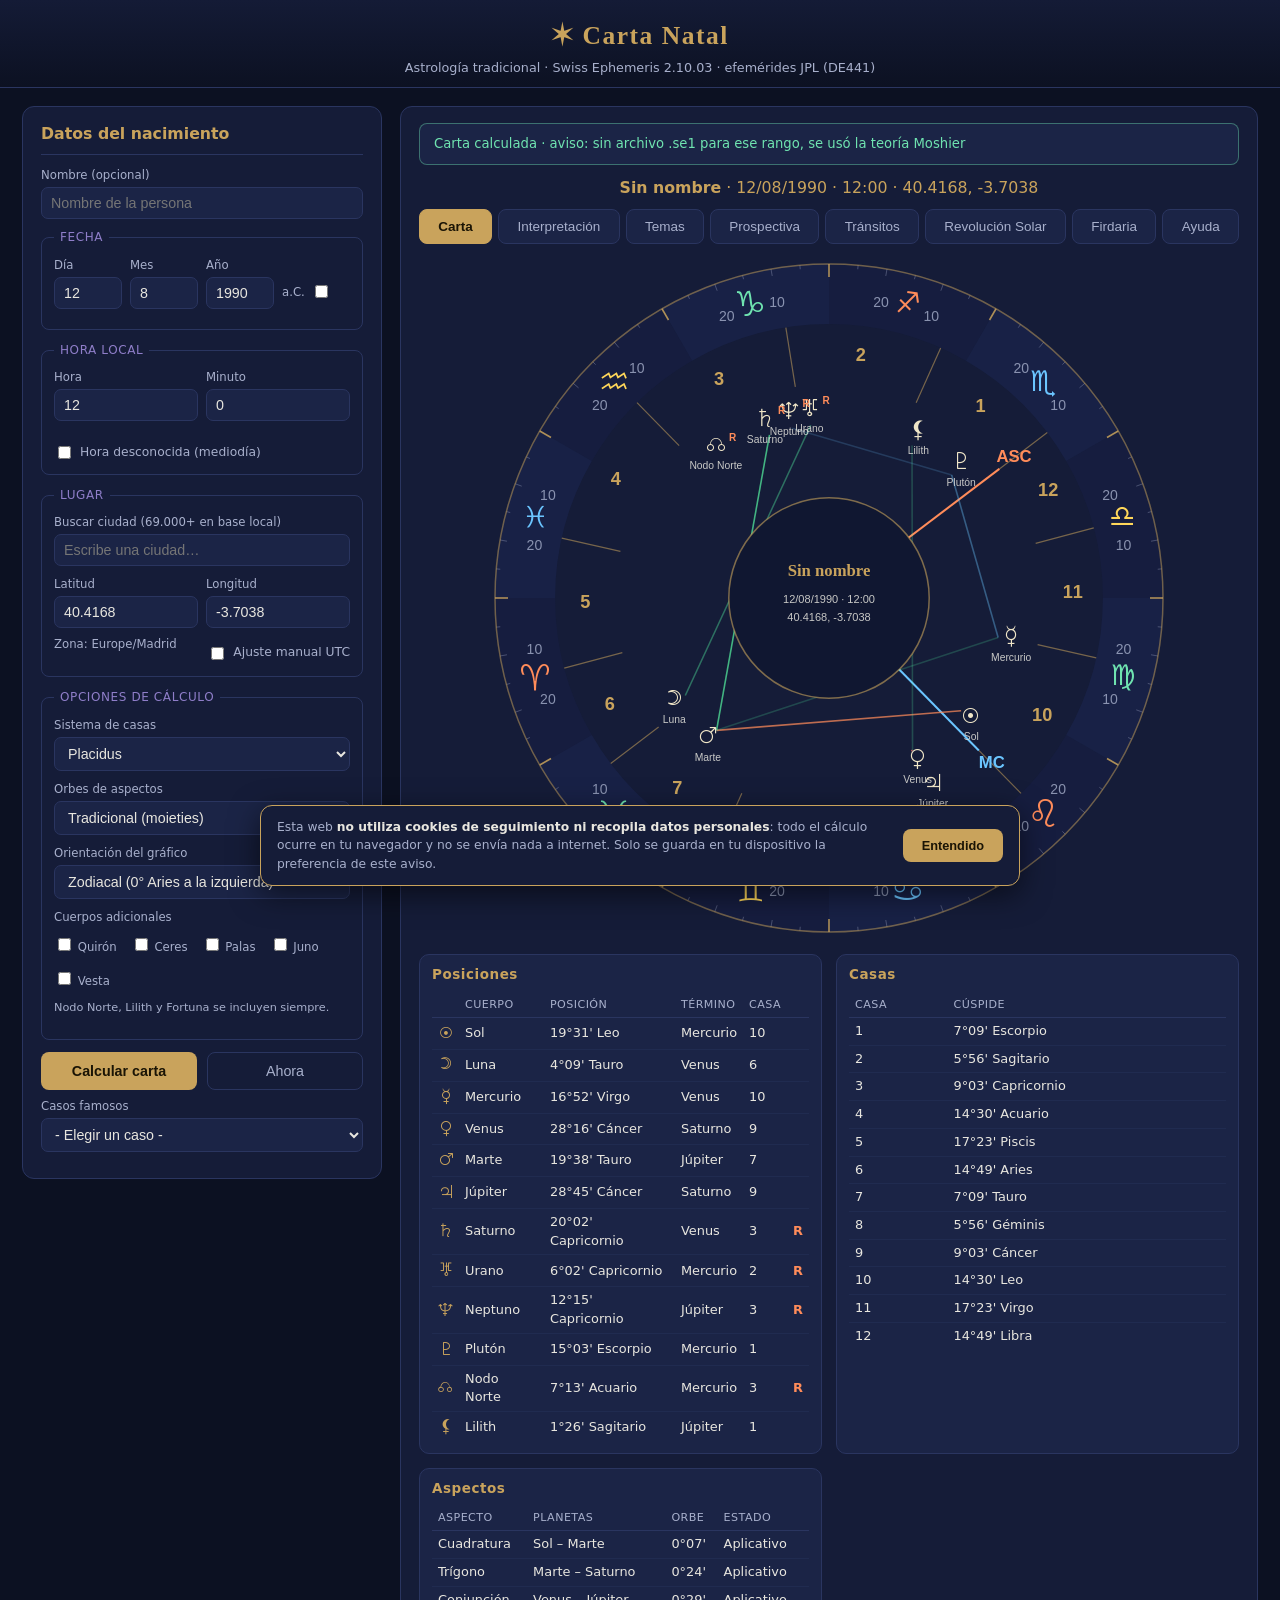
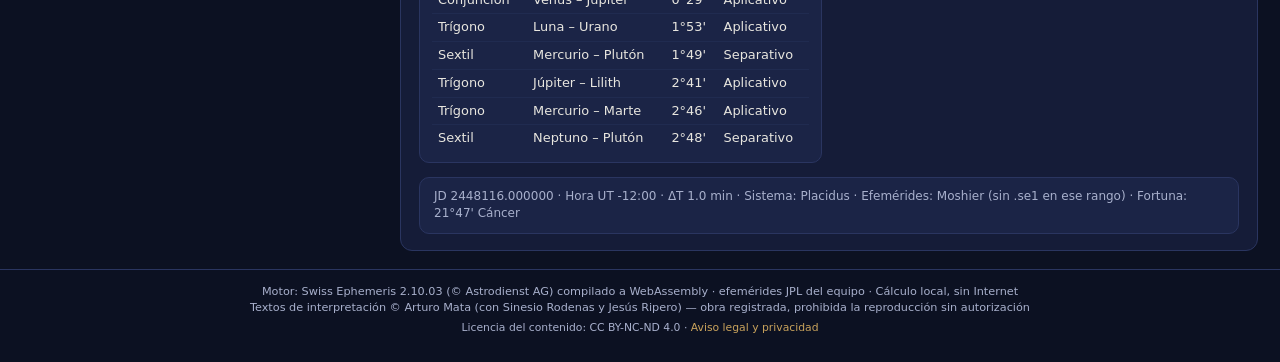
==== index.html @ 944833c5 "Versión inicial de Carta Natal (AGPL-3.0)" ====
<!DOCTYPE html>
<html lang="es">
<head>
<meta charset="UTF-8">
<meta name="viewport" content="width=device-width, initial-scale=1.0">
<meta http-equiv="Content-Security-Policy" content="default-src 'self' 'unsafe-inline' 'unsafe-eval' 'wasm-unsafe-eval' data: blob:">
<title>Carta Natal — Swiss Ephemeris</title>
<link rel="stylesheet" href="css/estilos.css">
</head>
<body>

<header class="cabecera">
  <h1>✶ Carta Natal</h1>
  <p class="subtitulo">Astrología tradicional · Swiss Ephemeris 2.10.03 · efemérides JPL (DE441)</p>
</header>

<main class="columnas">

  <!-- ============ ENTRADA DE DATOS ============ -->
  <section class="panel panel-datos" aria-label="Datos de la carta">
    <h2>Datos del nacimiento</h2>

    <div class="campo">
      <label for="nombre">Nombre (opcional)</label>
      <input id="nombre" type="text" placeholder="Nombre de la persona">
    </div>

    <fieldset>
      <legend>Fecha</legend>
      <div class="fila">
        <div class="campo mini"><label for="dia">Día</label><input id="dia" type="number" min="1" max="31" value="12"></div>
        <div class="campo mini"><label for="mes">Mes</label><input id="mes" type="number" min="1" max="12" value="8"></div>
        <div class="campo mini"><label for="anio">Año</label><input id="anio" type="number" value="1990"></div>
        <div class="campo mini check-ac"><label for="ac">a.C.</label><input id="ac" type="checkbox"></div>
      </div>
    </fieldset>

    <fieldset>
      <legend>Hora local</legend>
      <div class="fila">
        <div class="campo mini"><label for="hora">Hora</label><input id="hora" type="number" min="0" max="23" value="12"></div>
        <div class="campo mini"><label for="minuto">Minuto</label><input id="minuto" type="number" min="0" max="59" value="0"></div>
        <label class="check"><input id="hora-desconocida" type="checkbox"> Hora desconocida (mediodía)</label>
      </div>
    </fieldset>

    <fieldset>
      <legend>Lugar</legend>
      <div class="campo">
        <label for="lugar">Buscar ciudad (69.000+ en base local)</label>
        <input id="lugar" type="text" placeholder="Escribe una ciudad…" autocomplete="off">
        <ul id="sugerencias" class="sugerencias" hidden></ul>
      </div>
      <div class="fila">
        <div class="campo"><label for="lat">Latitud</label><input id="lat" type="number" step="0.0001" value="40.4168"></div>
        <div class="campo"><label for="lon">Longitud</label><input id="lon" type="number" step="0.0001" value="-3.7038"></div>
      </div>
      <div class="fila">
        <div class="campo"><label for="zona-info" id="zona-info">Zona: Europe/Madrid</label></div>
        <label class="check"><input id="utc-manual" type="checkbox"> Ajuste manual UTC</label>
      </div>
      <div class="campo" id="fila-utc" hidden>
        <label for="utc">Diferencia UTC (horas, p. ej. +1)</label>
        <input id="utc" type="number" step="0.5" min="-12" max="14" value="1">
      </div>
    </fieldset>

    <fieldset>
      <legend>Opciones de cálculo</legend>
      <div class="campo">
        <label for="sistema">Sistema de casas</label>
        <select id="sistema">
          <option value="P" selected>Placidus</option>
          <option value="W">Whole Sign (signos enteros)</option>
          <option value="K">Koch</option>
          <option value="R">Regiomontanus</option>
          <option value="C">Campanus</option>
          <option value="A">Equal (iguales)</option>
          <option value="O">Porfileo</option>
          <option value="B">Alcabitius</option>
        </select>
      </div>
      <div class="campo">
        <label for="orbes">Orbes de aspectos</label>
        <select id="orbes">
          <option value="trad" selected>Tradicional (moieties)</option>
          <option value="modern">Moderno</option>
          <option value="tight">Estricto</option>
        </select>
      </div>
      <div class="campo">
        <label for="orientacion">Orientación del gráfico</label>
        <select id="orientacion">
          <option value="zodiacal" selected>Zodiacal (0° Aries a la izquierda)</option>
          <option value="casas">Casas (Ascendente a la izquierda)</option>
        </select>
      </div>
      <div class="campo">
        <label>Cuerpos adicionales</label>
        <div class="checks">
          <label class="check"><input type="checkbox" data-extra="chiron"> Quirón</label>
          <label class="check"><input type="checkbox" data-extra="ceres"> Ceres</label>
          <label class="check"><input type="checkbox" data-extra="pallas"> Palas</label>
          <label class="check"><input type="checkbox" data-extra="juno"> Juno</label>
          <label class="check"><input type="checkbox" data-extra="vesta"> Vesta</label>
        </div>
        <p class="nota">Nodo Norte, Lilith y Fortuna se incluyen siempre.</p>
      </div>
    </fieldset>

    <div class="acciones">
      <button id="calcular" class="boton-primario">Calcular carta</button>
      <button id="ejemplo" class="boton-secundario">Ahora</button>
    </div>
    <div class="campo" style="margin-top:8px">
      <label for="carta-prueba">Casos famosos</label>
      <select id="carta-prueba">
        <option value="">- Elegir un caso -</option>
        <option value="p1">John Lennon — 09/10/1940 18:30</option>
        <option value="p2">Marie Curie — 07/11/1867 22:15</option>
      </select>
    </div>
  </section>

  <!-- ============ RESULTADO ============ -->
  <section class="panel panel-resultado">
    <div id="estado" class="estado" role="status">Cargando motor de cálculo…</div>
    <div id="resumen" class="resumen" hidden></div>

    <nav class="pestanas" id="pestanas" hidden aria-label="Secciones del resultado">
      <button type="button" class="pestana activa" data-pestana="carta">Carta</button>
      <button type="button" class="pestana" data-pestana="interpretacion">Interpretación</button>
      <button type="button" class="pestana" data-pestana="temas">Temas</button>
      <button type="button" class="pestana" data-pestana="prospectiva">Prospectiva</button>
      <button type="button" class="pestana" data-pestana="transitos">Tránsitos</button>
      <button type="button" class="pestana" data-pestana="revolucion">Revolución Solar</button>
      <button type="button" class="pestana" data-pestana="firdaria">Firdaria</button>
      <button type="button" class="pestana" data-pestana="ayuda">Ayuda</button>
    </nav>

    <section class="panel-pestana activa" id="pestana-carta" aria-label="Carta">
      <div class="rueda"><canvas id="rueda"></canvas></div>
      <div class="tablas-grid">
        <div class="tabla-caja">
          <h3>Posiciones</h3>
          <table id="tabla-posiciones">
            <thead><tr><th></th><th>Cuerpo</th><th>Posición</th><th>Término</th><th>Casa</th><th></th></tr></thead>
            <tbody></tbody>
          </table>
        </div>
        <div class="tabla-caja">
          <h3>Casas</h3>
          <table id="tabla-casas">
            <thead><tr><th>Casa</th><th>Cúspide</th></tr></thead>
            <tbody></tbody>
          </table>
        </div>
        <div class="tabla-caja">
          <h3>Aspectos</h3>
          <table id="tabla-aspectos">
            <thead><tr><th>Aspecto</th><th>Planetas</th><th>Orbe</th><th>Estado</th></tr></thead>
            <tbody></tbody>
          </table>
        </div>
      </div>
      <div id="detalles" class="detalles" hidden></div>
    </section>

    <section class="panel-pestana" id="pestana-interpretacion" hidden aria-label="Interpretación">
      <div id="interpretacion" class="interpretacion"></div>
    </section>

    <section class="panel-pestana" id="pestana-temas" hidden aria-label="Temas">
      <div id="fichas-tema"></div>
    </section>

    <section class="panel-pestana" id="pestana-prospectiva" hidden aria-label="Prospectiva">
      <div id="prospectiva"></div>
    </section>

    <section class="panel-pestana" id="pestana-transitos" hidden aria-label="Tránsitos">
      <div id="transitos"></div>
    </section>

    <section class="panel-pestana" id="pestana-revolucion" hidden aria-label="Revolución Solar">
      <div id="revolucion-solar"></div>
    </section>

    <section class="panel-pestana" id="pestana-firdaria" hidden aria-label="Firdaria">
      <div id="firdaria"></div>
    </section>

    <section class="panel-pestana" id="pestana-ayuda" hidden aria-label="Ayuda">
      <div id="ayuda"></div>
    </section>
  </section>

</main>

<footer class="pie">
  Motor: Swiss Ephemeris 2.10.03 (© Astrodienst AG) compilado a WebAssembly · efemérides JPL del equipo · Cálculo local, sin Internet<br>
  Textos de interpretación © Arturo Mata (con Sinesio Rodenas y Jesús Ripero) — obra registrada, prohibida la reproducción sin autorización<br>
  <span class="pie-licencia">Licencia del contenido: CC BY-NC-ND 4.0 · <a href="aviso.html" target="_blank" rel="noopener">Aviso legal y privacidad</a></span>
</footer>

<div id="aviso-cookies" class="aviso-cookies" hidden role="dialog" aria-label="Aviso de privacidad">
  <p>Esta web <strong>no utiliza cookies de seguimiento ni recopila datos personales</strong>: todo el cálculo ocurre en tu navegador y no se envía nada a internet. Solo se guarda en tu dispositivo la preferencia de este aviso.</p>
  <button type="button" id="aviso-cookies-ok" class="boton-aviso">Entendido</button>
</div>

<script>
// Aviso de privacidad: informativo (la app no usa cookies de seguimiento).
// Guarda la preferencia en localStorage (no es una cookie); si el almacenamiento
// está bloqueado, el aviso se oculta al menos durante la sesión.
// El enlace «Aviso legal y privacidad» abre la página independiente aviso.html.
(function () {
  var banner = document.getElementById('aviso-cookies');
  var btnBanner = document.getElementById('aviso-cookies-ok');
  var visto = false;
  try { visto = localStorage.getItem('aviso-cookies-visto') === '1'; } catch (e) {}
  banner.hidden = visto;
  if (btnBanner) btnBanner.addEventListener('click', function () {
    try { localStorage.setItem('aviso-cookies-visto', '1'); } catch (e) {}
    banner.hidden = true;
  });
})();
</script>

<script type="module" src="js/app.js"></script>
</body>
</html>
---- css/estilos.css ----
/* ===== Carta Natal — estilos ===== */
@font-face {
  font-family: 'AstroSymbols';
  src: url('../fonts/Symbola.ttf') format('truetype');
  font-weight: 400 700;
  font-display: swap;
}

:root {
  --fondo: #0c1122;
  --panel: #151c38;
  --panel2: #1b2446;
  --borde: #2a3560;
  --texto: #e8e6df;
  --texto2: #a8b0cc;
  --acento: #c9a35c;
  --acento2: #8f7ec9;
  --error: #ff6b6b;
  --ok: #6fe3b0;
  --radio: 12px;
}

* { box-sizing: border-box; }

html, body {
  margin: 0;
  padding: 0;
  background: var(--fondo);
  color: var(--texto);
  font-family: "Segoe UI", system-ui, -apple-system, sans-serif;
  font-size: 15px;
  line-height: 1.45;
}

/* ---------- Cabecera ---------- */
.cabecera {
  padding: 18px 22px 10px;
  text-align: center;
  border-bottom: 1px solid var(--borde);
  background: linear-gradient(180deg, #141b36 0%, var(--fondo) 100%);
}
.cabecera h1 {
  margin: 0;
  font-family: Georgia, "Times New Roman", serif;
  font-size: 1.7rem;
  letter-spacing: 0.06em;
  color: var(--acento);
}
.subtitulo { margin: 4px 0 0; color: var(--texto2); font-size: 0.85rem; }

/* ---------- Estructura ---------- */
.columnas {
  display: grid;
  grid-template-columns: 360px 1fr;
  gap: 18px;
  padding: 18px 22px;
  max-width: 1500px;
  margin: 0 auto;
  align-items: start;
}

.panel {
  background: var(--panel);
  border: 1px solid var(--borde);
  border-radius: var(--radio);
  padding: 16px 18px;
}

.panel h2 {
  margin: 0 0 12px;
  font-size: 1.05rem;
  color: var(--acento);
  border-bottom: 1px solid var(--borde);
  padding-bottom: 8px;
}

fieldset {
  border: 1px solid var(--borde);
  border-radius: 8px;
  margin: 0 0 12px;
  padding: 10px 12px 12px;
}
legend {
  color: var(--acento2);
  font-size: 0.8rem;
  letter-spacing: 0.05em;
  text-transform: uppercase;
  padding: 0 6px;
}

/* ---------- Formulario ---------- */
.campo { margin-bottom: 10px; }
.campo label {
  display: block;
  font-size: 0.78rem;
  color: var(--texto2);
  margin-bottom: 3px;
}
input[type="text"], input[type="number"], select {
  width: 100%;
  padding: 7px 9px;
  background: var(--panel2);
  color: var(--texto);
  border: 1px solid var(--borde);
  border-radius: 7px;
  font-size: 0.95rem;
}
input:focus, select:focus {
  outline: none;
  border-color: var(--acento);
  box-shadow: 0 0 0 2px rgba(201, 163, 92, 0.2);
}
input[type="checkbox"] { accent-color: var(--acento); width: auto; }
.fila { display: flex; gap: 8px; flex-wrap: wrap; }
.fila .campo { flex: 1; margin-bottom: 8px; }
.campo.mini { flex: 1; min-width: 62px; }
.check-ac { display: flex; align-items: flex-end; gap: 6px; padding-bottom: 8px; }
.check-ac label { margin: 0; }
.check { display: inline-flex; align-items: center; gap: 6px; font-size: 0.82rem; color: var(--texto2); margin-top: 6px; }
.checks { display: flex; flex-wrap: wrap; gap: 4px 14px; }
.nota { font-size: 0.75rem; color: var(--texto2); margin: 8px 0 0; }

/* Sugerencias de ciudades */
.sugerencias {
  list-style: none;
  margin: 4px 0 0;
  padding: 0;
  background: var(--panel2);
  border: 1px solid var(--borde);
  border-radius: 8px;
  max-height: 260px;
  overflow-y: auto;
}
.sugerencias li {
  padding: 7px 10px;
  cursor: pointer;
  font-size: 0.88rem;
  border-bottom: 1px solid rgba(42, 53, 96, 0.5);
}
.sugerencias li:hover { background: rgba(201, 163, 92, 0.15); color: var(--acento); }
.sugerencias li:last-child { border-bottom: none; }

/* Acciones */
.acciones { display: flex; gap: 10px; margin-top: 4px; }
.boton-primario, .boton-secundario {
  flex: 1;
  padding: 10px 12px;
  border-radius: 8px;
  font-size: 0.95rem;
  cursor: pointer;
  border: 1px solid transparent;
}
.boton-primario {
  background: var(--acento);
  color: #1a1405;
  font-weight: 600;
}
.boton-primario:hover { filter: brightness(1.1); }
.boton-primario:active { transform: translateY(1px); }
.boton-primario:disabled { opacity: 0.5; cursor: wait; }
.boton-secundario {
  background: transparent;
  color: var(--texto2);
  border-color: var(--borde);
}
.boton-secundario:hover { color: var(--texto); border-color: var(--acento); }

/* ---------- Resultado ---------- */
.estado {
  padding: 10px 14px;
  border-radius: 8px;
  margin-bottom: 12px;
  font-size: 0.88rem;
  background: var(--panel2);
  border: 1px solid var(--borde);
}
.estado.error { border-color: var(--error); color: var(--error); }
.estado.ok { border-color: rgba(111, 227, 176, 0.4); color: var(--ok); }
.estado.info { border-color: var(--acento); color: var(--acento); }

.rueda {
  width: 100%;
  max-width: 680px;
  margin: 0 auto;
}
#rueda { width: 100%; aspect-ratio: 1 / 1; display: block; }

.resumen {
  text-align: center;
  font-size: 1.05rem;
  color: var(--acento);
  margin: 10px 0 4px;
}

.tablas-grid {
  display: grid;
  grid-template-columns: repeat(auto-fit, minmax(280px, 1fr));
  gap: 14px;
  margin-top: 16px;
}
.tabla-caja {
  background: var(--panel2);
  border: 1px solid var(--borde);
  border-radius: 10px;
  padding: 10px 12px;
  overflow-x: auto;
}
.tabla-caja h3 {
  margin: 0 0 8px;
  font-size: 0.9rem;
  color: var(--acento);
  letter-spacing: 0.04em;
}
table { width: 100%; border-collapse: collapse; font-size: 0.86rem; }
th {
  text-align: left;
  color: var(--texto2);
  font-weight: 500;
  font-size: 0.74rem;
  text-transform: uppercase;
  letter-spacing: 0.04em;
  padding: 4px 6px;
  border-bottom: 1px solid var(--borde);
}
td { padding: 4px 6px; border-bottom: 1px solid rgba(42, 53, 96, 0.4); }
tr:last-child td { border-bottom: none; }
.glifo { font-size: 1.05rem; color: var(--acento); text-align: center; font-family: 'AstroSymbols', 'Segoe UI Symbol', 'Arial Unicode MS', sans-serif; }
.retro { color: #ff8c5a; font-weight: 600; }

.detalles {
  margin-top: 14px;
  font-size: 0.8rem;
  color: var(--texto2);
  background: var(--panel2);
  border: 1px solid var(--borde);
  border-radius: 10px;
  padding: 10px 14px;
}
.detalles code { color: var(--acento); }

/* ---------- Interpretación ---------- */
.interpretacion {
  margin-top: 16px;
  background: var(--panel2);
  border: 1px solid var(--borde);
  border-radius: 10px;
  padding: 14px 16px;
}
.interpretacion h2 {
  margin: 0 0 4px;
  font-size: 1.05rem;
  color: var(--acento);
  border-bottom: 1px solid var(--borde);
  padding-bottom: 8px;
}
.chips {
  display: flex;
  flex-wrap: wrap;
  gap: 6px;
  margin: 12px 0 14px;
}
.chip {
  background: transparent;
  color: var(--texto2);
  border: 1px solid var(--borde);
  border-radius: 999px;
  padding: 5px 13px;
  font-size: 0.82rem;
  cursor: pointer;
  transition: all 0.15s;
}
.chip:hover { color: var(--texto); border-color: var(--acento); }
.chip.activo {
  background: var(--acento);
  color: #1a1405;
  font-weight: 600;
  border-color: var(--acento);
}
.grupo-interp { margin-bottom: 16px; }
.grupo-interp:last-child { margin-bottom: 0; }
.grupo-interp h3 {
  margin: 0 0 8px;
  font-size: 0.88rem;
  color: var(--acento2);
  letter-spacing: 0.04em;
  text-transform: uppercase;
}
.receta-tarjeta {
  background: var(--panel);
  border: 1px solid rgba(42, 53, 96, 0.6);
  border-left: 3px solid var(--acento);
  border-radius: 8px;
  padding: 9px 12px;
  margin-bottom: 8px;
}
.receta-tarjeta h4 {
  margin: 0 0 4px;
  font-size: 0.85rem;
  color: var(--acento);
  font-weight: 600;
}
.receta-tarjeta .nota-casa {
  color: var(--texto2);
  font-weight: 400;
  font-size: 0.8rem;
}
.receta-tarjeta p {
  margin: 0;
  font-size: 0.92rem;
  color: var(--texto);
  line-height: 1.5;
}

/* ---------- Fichas por tema ---------- */
#fichas-tema { margin-top: 16px; }
.fichas-tema {
  background: var(--panel2);
  border: 1px solid var(--borde);
  border-radius: 10px;
  padding: 14px 16px;
}
.fichas-cabecera h2 {
  margin: 0 0 4px;
  font-size: 1.05rem;
  color: var(--acento);
  border-bottom: 1px solid var(--borde);
  padding-bottom: 8px;
}
.fichas-principio {
  margin: 10px 0 0;
  font-size: 0.88rem;
  color: var(--texto2);
  line-height: 1.5;
}
.fichas-principio strong { color: var(--acento); }
.fichas-principio em { color: var(--texto); }
.fichas-cabecera .chips { margin: 12px 0 4px; }
.fichas-cabecera .chip:disabled {
  opacity: 0.45;
  cursor: not-allowed;
  text-decoration: line-through;
}
.fichas-cabecera .chip:disabled:hover { border-color: var(--borde); color: var(--texto2); }

.fichas-grid {
  display: grid;
  grid-template-columns: repeat(auto-fill, minmax(300px, 1fr));
  gap: 10px;
  margin-top: 12px;
}
.ficha {
  background: var(--panel);
  border: 1px solid rgba(42, 53, 96, 0.7);
  border-left: 3px solid var(--acento);
  border-radius: 9px;
}
.ficha summary {
  display: flex;
  flex-wrap: wrap;
  align-items: baseline;
  gap: 4px 10px;
  padding: 10px 12px;
  cursor: pointer;
  list-style: none;
}
.ficha summary::-webkit-details-marker { display: none; }
.ficha summary::before {
  content: '▸';
  color: var(--acento);
  margin-right: 6px;
  font-size: 0.8rem;
  transition: transform 0.15s;
}
.ficha[open] summary::before { transform: rotate(90deg); }
.ficha-titulo {
  font-size: 0.88rem;
  font-weight: 600;
  color: var(--acento);
}
.ficha-dato {
  font-size: 0.78rem;
  color: var(--texto2);
  background: rgba(201, 163, 92, 0.08);
  border: 1px solid rgba(201, 163, 92, 0.25);
  border-radius: 999px;
  padding: 2px 9px;
}
.ficha-cuerpo {
  padding: 4px 14px 12px;
  border-top: 1px dashed rgba(42, 53, 96, 0.6);
}
.ficha-bloque { margin-top: 10px; }
.ficha-bloque h5 {
  margin: 0 0 4px;
  font-size: 0.72rem;
  letter-spacing: 0.06em;
  text-transform: uppercase;
  color: var(--acento2);
}
.ficha-bloque p, .ficha-bloque li {
  margin: 0;
  font-size: 0.88rem;
  line-height: 1.5;
  color: var(--texto);
}
.ficha-bloque ul { margin: 0; padding-left: 16px; }
.ficha-bloque li { margin-bottom: 4px; }
.ficha-bloque li:last-child { margin-bottom: 0; }
.ficha-fuente {
  margin-top: 10px;
  font-size: 0.75rem;
  color: var(--texto2);
  font-style: italic;
  border-top: 1px solid rgba(42, 53, 96, 0.5);
  padding-top: 8px;
}

.fichas-bloque-extra {
  margin-top: 16px;
  background: var(--panel);
  border: 1px solid rgba(42, 53, 96, 0.6);
  border-radius: 9px;
  padding: 12px 14px;
}
.fichas-bloque-extra h3 {
  margin: 0 0 8px;
  font-size: 0.9rem;
  color: var(--acento);
}
.fichas-bloque-extra p {
  margin: 0;
  font-size: 0.88rem;
  line-height: 1.55;
  color: var(--texto);
}
.orden-juicio {
  margin: 0;
  padding-left: 20px;
  font-size: 0.88rem;
  line-height: 1.55;
  color: var(--texto);
}
.orden-juicio li { margin-bottom: 6px; }
.orden-juicio li:last-child { margin-bottom: 0; }
.orden-juicio strong { color: var(--acento); }
.fichas-fuentes p { font-size: 0.8rem; color: var(--texto2); }

/* ---------- Aviso de privacidad ---------- */
.aviso-cookies {
  position: fixed;
  left: 14px;
  right: 14px;
  bottom: 14px;
  z-index: 100;
  display: flex;
  align-items: center;
  gap: 14px;
  max-width: 760px;
  margin: 0 auto;
  background: var(--panel);
  border: 1px solid var(--acento);
  border-radius: 12px;
  padding: 12px 16px;
  box-shadow: 0 8px 30px rgba(0, 0, 0, 0.55);
}
.aviso-cookies[hidden] { display: none !important; }
.aviso-cookies p {
  margin: 0;
  flex: 1;
  font-size: 0.82rem;
  line-height: 1.5;
  color: var(--texto2);
}
.aviso-cookies strong { color: var(--texto); }
.boton-aviso {
  flex-shrink: 0;
  background: var(--acento);
  color: #1a1405;
  border: 1px solid transparent;
  border-radius: 8px;
  padding: 8px 18px;
  font-size: 0.85rem;
  font-weight: 600;
  cursor: pointer;
}
.boton-aviso:hover { filter: brightness(1.1); }
.boton-aviso:active { transform: translateY(1px); }
.pie-licencia { display: block; margin-top: 4px; font-size: 0.72rem; color: var(--texto2); }
.pie-licencia a { color: var(--acento); text-decoration: none; }
.pie-licencia a:hover { text-decoration: underline; }
@media (max-width: 520px) {
  .aviso-cookies { flex-direction: column; align-items: stretch; text-align: center; }
  .boton-aviso { width: 100%; }
}

/* ---------- Prospectiva (atacires y profecciones) ---------- */
#prospectiva {
  margin-top: 16px;
  background: var(--panel2);
  border: 1px solid var(--borde);
  border-radius: 10px;
  padding: 14px 16px;
}
#prospectiva h2 {
  margin: 0 0 4px;
  font-size: 1.05rem;
  color: var(--acento);
  border-bottom: 1px solid var(--borde);
  padding-bottom: 8px;
}
#prospectiva h3 {
  margin: 16px 0 8px;
  font-size: 0.88rem;
  color: var(--acento2);
  letter-spacing: 0.04em;
  text-transform: uppercase;
}
.nota-prospectiva {
  font-size: 0.78rem;
  color: var(--texto2);
  margin: 8px 0 12px;
  line-height: 1.5;
}
.prospectiva-controles {
  display: flex;
  flex-wrap: wrap;
  gap: 12px;
  align-items: flex-end;
  margin-bottom: 8px;
}
.prospectiva-controles .campo { margin-bottom: 0; }
.prospectiva-controles select,
.prospectiva-controles input[type="number"] {
  padding: 6px 8px;
  border-radius: 6px;
  border: 1px solid var(--borde);
  background: var(--panel);
  color: var(--texto);
  font-size: 0.88rem;
}
.prosp-resultado { margin-top: 6px; }
.tabla-prosp {
  width: 100%;
  border-collapse: collapse;
  font-size: 0.84rem;
}
.tabla-prosp th, .tabla-prosp td {
  text-align: left;
  padding: 6px 8px;
  border-bottom: 1px solid var(--borde);
  vertical-align: top;
}
.tabla-prosp th { color: var(--acento2); font-size: 0.76rem; text-transform: uppercase; letter-spacing: 0.04em; }
.tabla-prosp .celda-dir { color: var(--texto); }
.tabla-prosp .celda-dir small { color: var(--texto2); }

/* ---------- Pestañas de resultado ---------- */
.pestanas {
  display: flex;
  flex-wrap: wrap;
  gap: 6px;
  margin: 10px 0 14px;
}
.pestana {
  flex: 1 1 auto;
  padding: 9px 14px;
  border-radius: 8px;
  font-size: 0.9rem;
  cursor: pointer;
  background: var(--panel2);
  color: var(--texto2);
  border: 1px solid var(--borde);
  text-align: center;
  white-space: nowrap;
}
.pestana:hover { color: var(--texto); border-color: var(--acento); }
.pestana.activa {
  background: var(--acento);
  color: #1a1405;
  border-color: var(--acento);
  font-weight: 600;
}
.panel-pestana[hidden] { display: none; }

/* ---------- Ayuda ---------- */
#ayuda h2 { margin-bottom: 12px; }
.ayuda-seccion {
  margin-bottom: 18px;
  padding-bottom: 14px;
  border-bottom: 1px solid var(--borde);
}
.ayuda-seccion:last-child { border-bottom: none; }
.ayuda-seccion h3 {
  margin: 0 0 6px;
  font-size: 0.92rem;
  color: var(--acento);
  letter-spacing: 0.03em;
}
.ayuda-seccion p, .ayuda-seccion li {
  font-size: 0.84rem;
  line-height: 1.55;
  color: var(--texto);
}
.ayuda-seccion ol, .ayuda-seccion ul { margin: 4px 0 4px 20px; padding: 0; }
.ayuda-seccion code {
  background: var(--panel2);
  padding: 1px 5px;
  border-radius: 4px;
  font-size: 0.8rem;
}
.ayuda-dl { margin: 4px 0; }
.ayuda-dl dt {
  font-weight: 600;
  color: var(--acento2);
  font-size: 0.84rem;
  margin-top: 6px;
}
.ayuda-dl dd {
  margin: 0 0 4px;
  font-size: 0.82rem;
  color: var(--texto);
  line-height: 1.5;
}
.ayuda-bib { margin: 6px 0 4px 20px; padding: 0; }
.ayuda-bib li {
  margin-bottom: 6px;
  font-size: 0.8rem;
  line-height: 1.5;
  color: var(--texto);
}

/* ---------- Pie ---------- */
.pie {
  text-align: center;
  color: var(--texto2);
  font-size: 0.75rem;
  padding: 14px 20px 26px;
  border-top: 1px solid var(--borde);
}

/* ---------- Móvil ---------- */
@media (max-width: 1000px) {
  .columnas { grid-template-columns: 1fr; padding: 12px; }
  .fichas-grid { grid-template-columns: 1fr; }
}
@media (max-width: 520px) {
  .fila { flex-direction: column; }
  .fila .campo, .campo.mini { min-width: 100%; }
  .acciones { flex-direction: column; }
  .rueda { max-width: 100%; }
  .ficha-dato { font-size: 0.72rem; }
}
#rs-rueda { width: 100%; aspect-ratio: 1 / 1; display: block; }

/* ===== Listas y tablas plegables (v2 RS — atacires, notas de Maciá) ===== */
.prog-lista {
  background: var(--panel);
  border: 1px solid rgba(42, 53, 96, 0.7);
  border-left: 3px solid var(--acento);
  border-radius: 9px;
  margin: 10px 0;
}
.prog-lista summary {
  padding: 10px 12px;
  cursor: pointer;
  list-style: none;
  font-weight: 600;
  font-size: 0.88rem;
  color: var(--texto);
}
.prog-lista summary::-webkit-details-marker { display: none; }
.prog-lista summary::before {
  content: '▸';
  color: var(--acento);
  margin-right: 6px;
  font-size: 0.8rem;
  display: inline-block;
  transition: transform 0.15s;
}
.prog-lista[open] summary::before { transform: rotate(90deg); }
.prog-lista h4 {
  margin: 12px 12px 4px;
  color: var(--acento);
  font-size: 0.85rem;
}
.prog-lista p {
  margin: 6px 12px;
  font-size: 0.84rem;
  line-height: 1.45;
  color: var(--texto2);
}
.tabla-mini { border-collapse: collapse; margin: 8px 12px; font-size: 12.5px; }
.tabla-mini th, .tabla-mini td { border: 1px solid var(--borde); padding: 3px 8px; text-align: left; color: var(--texto2); }
.tabla-mini th { color: var(--texto); }
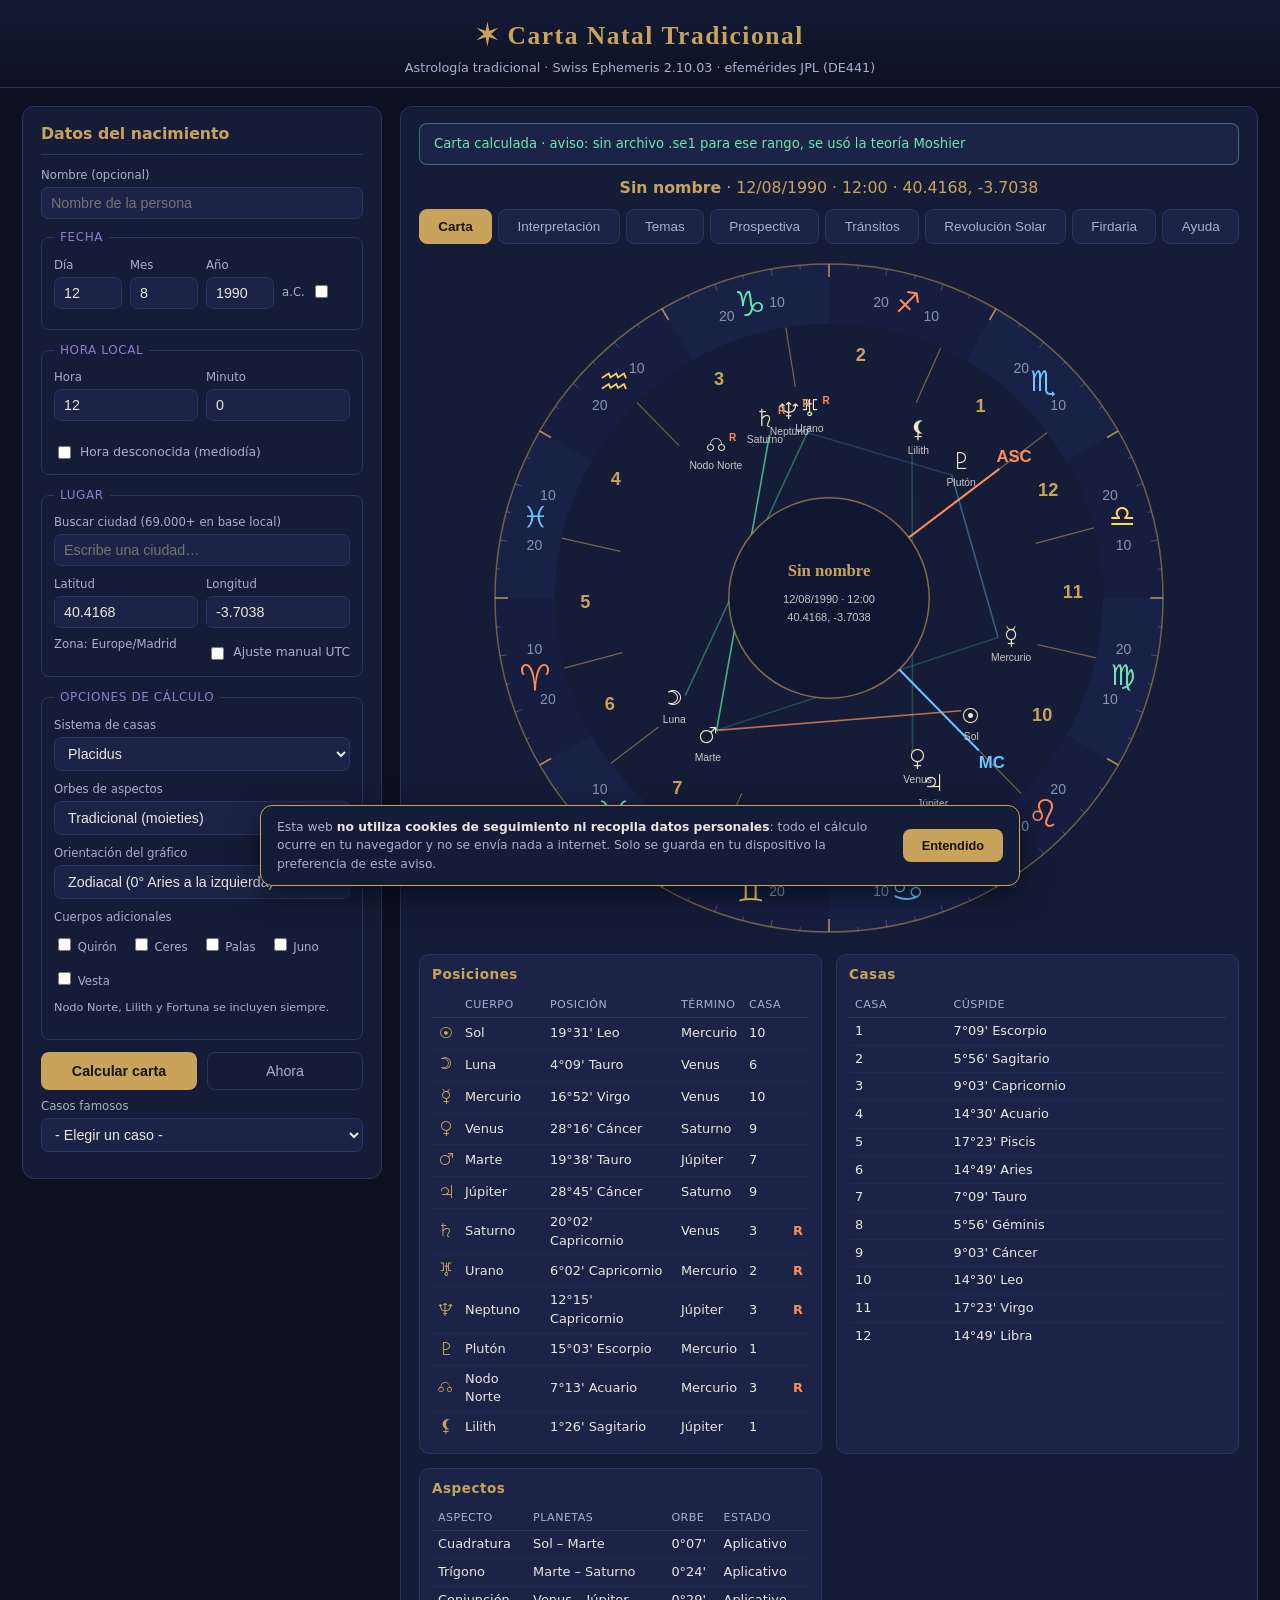
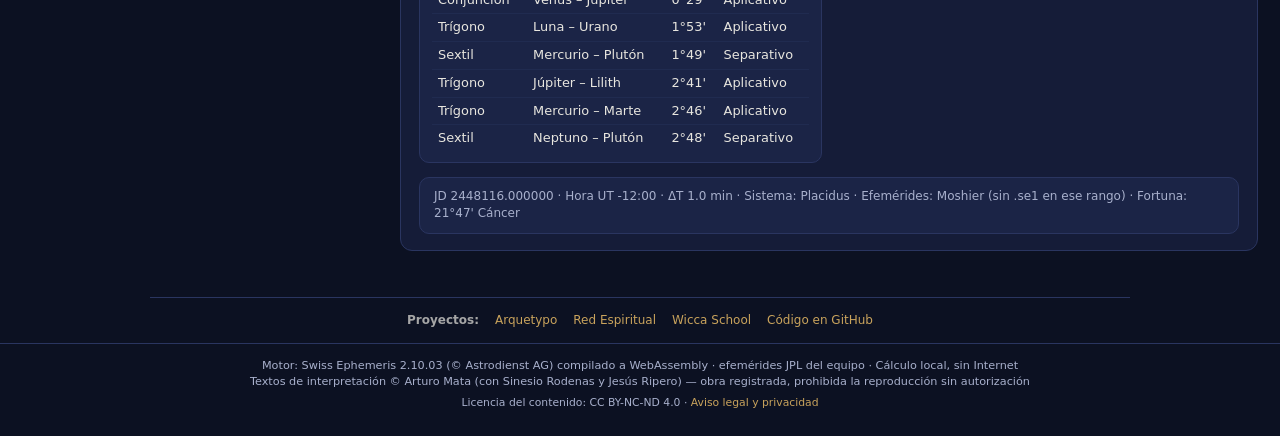
==== commit 13963598: "Añade ecosistema de proyectos y nombre Carta Natal Tradicional" ====
--- a/index.html
+++ b/index.html
@@ -4,13 +4,13 @@
 <meta charset="UTF-8">
 <meta name="viewport" content="width=device-width, initial-scale=1.0">
 <meta http-equiv="Content-Security-Policy" content="default-src 'self' 'unsafe-inline' 'unsafe-eval' 'wasm-unsafe-eval' data: blob:">
-<title>Carta Natal — Swiss Ephemeris</title>
+<title>Carta Natal Tradicional · Arquetypo</title>
 <link rel="stylesheet" href="css/estilos.css">
 </head>
 <body>
 
 <header class="cabecera">
-  <h1>✶ Carta Natal</h1>
+  <h1>✶ Carta Natal Tradicional</h1>
   <p class="subtitulo">Astrología tradicional · Swiss Ephemeris 2.10.03 · efemérides JPL (DE441)</p>
 </header>
 
@@ -196,6 +196,14 @@
   </section>
 
 </main>
+
+<nav class="ecosistema" aria-label="Proyectos de Arquetypo">
+  <span class="eco-cap">Proyectos:</span>
+  <a href="https://arquetypo.uno/" target="_blank" rel="noopener">Arquetypo</a>
+  <a href="https://redespiritual.net/" target="_blank" rel="noopener">Red Espiritual</a>
+  <a href="https://wicca.school/" target="_blank" rel="noopener">Wicca School</a>
+  <a href="https://github.com/NetNatur/carta-natal" target="_blank" rel="noopener">Código en GitHub</a>
+</nav>
 
 <footer class="pie">
   Motor: Swiss Ephemeris 2.10.03 (© Astrodienst AG) compilado a WebAssembly · efemérides JPL del equipo · Cálculo local, sin Internet<br>
--- a/css/estilos.css
+++ b/css/estilos.css
@@ -692,3 +692,21 @@
 .tabla-mini { border-collapse: collapse; margin: 8px 12px; font-size: 12.5px; }
 .tabla-mini th, .tabla-mini td { border: 1px solid var(--borde); padding: 3px 8px; text-align: left; color: var(--texto2); }
 .tabla-mini th { color: var(--texto); }
+
+/* ---------- Ecosistema de proyectos ---------- */
+.ecosistema {
+  display: flex;
+  flex-wrap: wrap;
+  justify-content: center;
+  align-items: center;
+  gap: 6px 16px;
+  max-width: 980px;
+  margin: 28px auto 0;
+  padding: 14px 18px;
+  border-top: 1px solid var(--borde);
+  font-size: 0.8rem;
+  color: var(--texto2, #a9b0c8);
+}
+.ecosistema .eco-cap { font-weight: 600; color: var(--texto, #e8e6df); opacity: .7; }
+.ecosistema a { color: var(--acento, #c9a35c); text-decoration: none; }
+.ecosistema a:hover { text-decoration: underline; }
